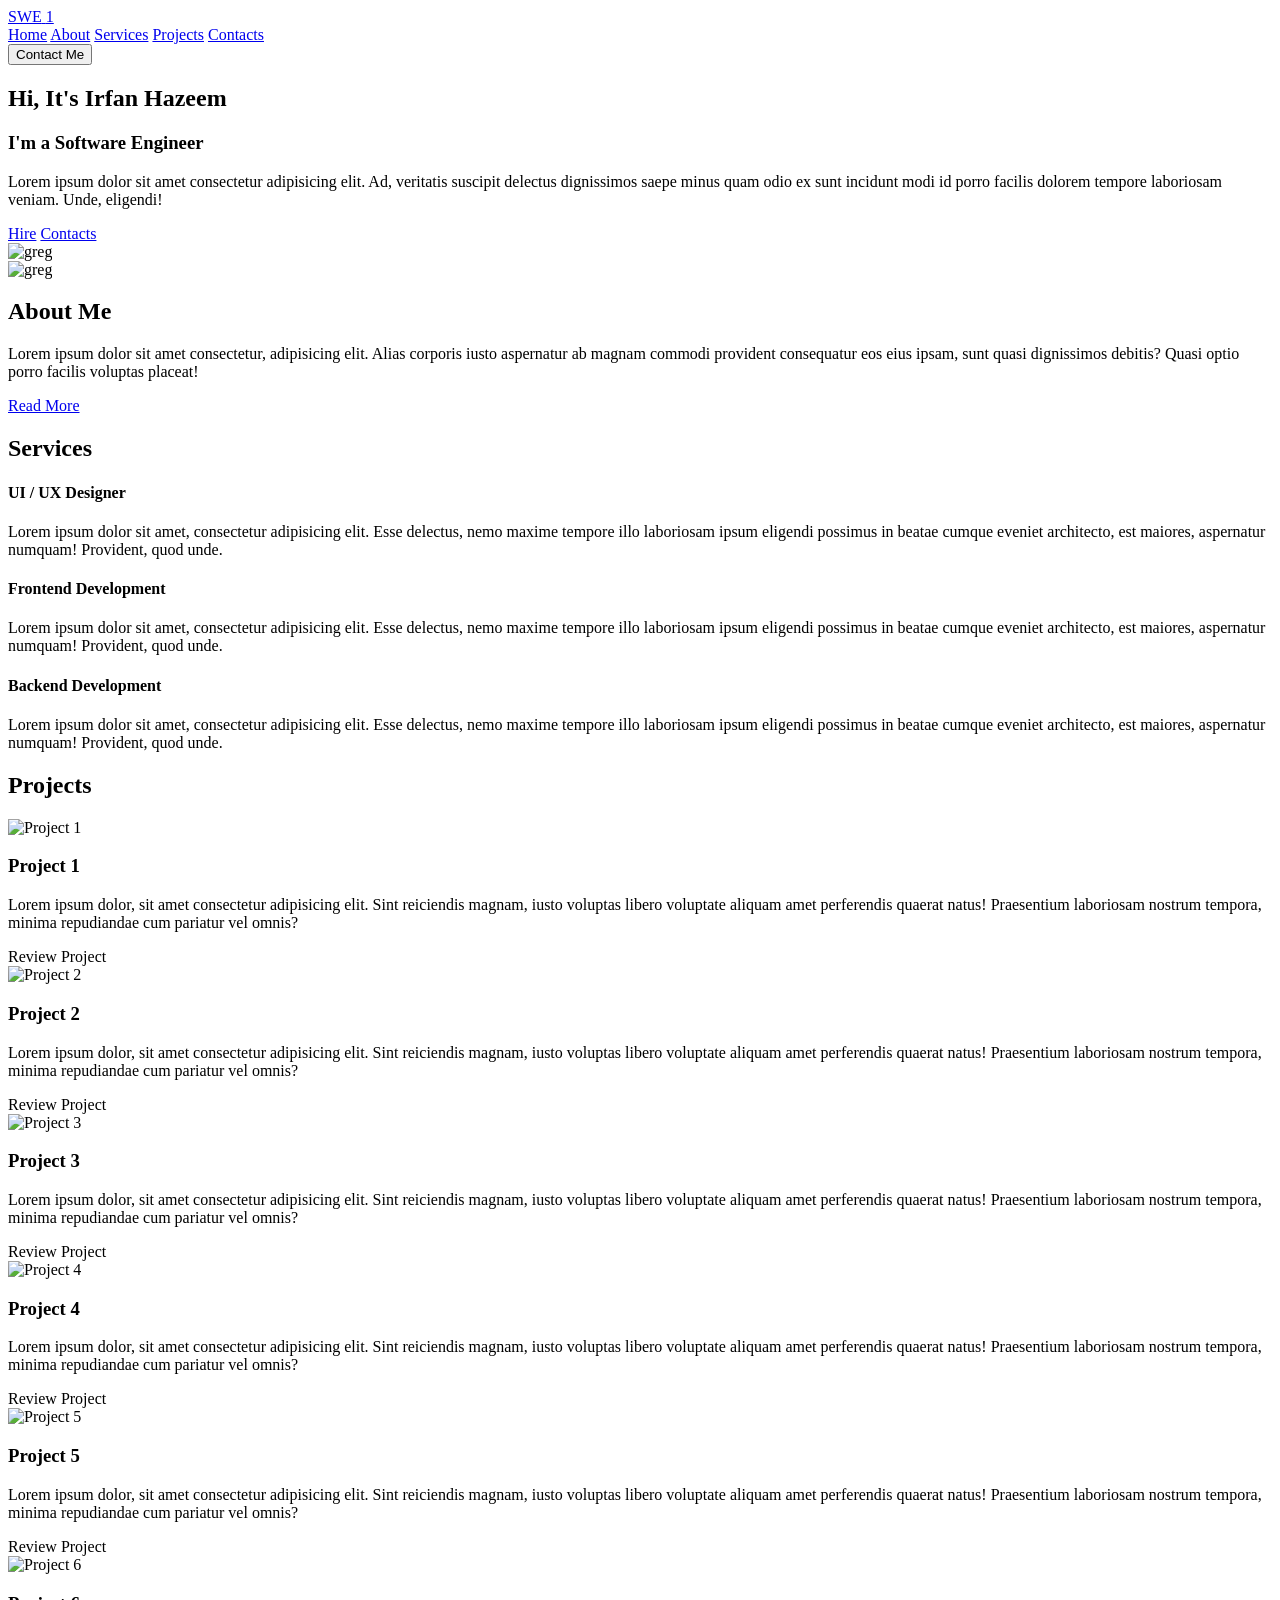
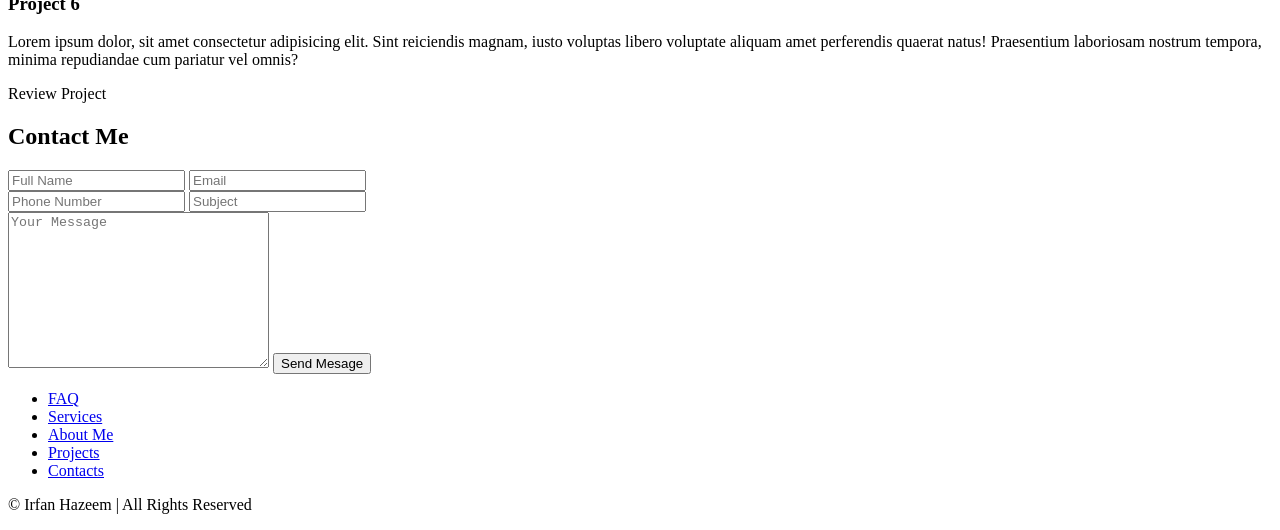
==== index.html @ 40150c12 "first commit" ====
<!DOCTYPE html>
<html lang="en">
<head>
    <meta charset="UTF-8">
    <meta name="viewport" content="width=device-width, initial-scale=1.0">
    <link rel="stylesheet" href="style.css">
    <link rel="preconnect" href="https://fonts.googleapis.com">
    <link rel="preconnect" href="https://fonts.gstatic.com" crossorigin>
    <link href="https://fonts.googleapis.com/css2?family=Faculty+Glyphic&display=swap" rel="stylesheet">
    <!-- Basic Icons -->
<link href="https://cdn.boxicons.com/3.0.8/fonts/basic/boxicons.min.css" rel="stylesheet">
<!-- Filled Icons -->
<link href="https://cdn.boxicons.com/3.0.8/fonts/filled/boxicons-filled.min.css" rel="stylesheet">
<!-- Brand Icons -->
<link href="https://cdn.boxicons.com/3.0.8/fonts/brands/boxicons-brands.min.css" rel="stylesheet">
    <title>Portfolio Site</title>
</head>
<body>
    <header class="header">
        <a href="#home" class="logo">
            <span>SWE</span> <span id="one">1</span>
        </a>

        <i class="bx bx-menu" id="menu-icon"></i>

        <nav class="navbar">
            <a href="#home">Home</a>
            <a href="#about">About</a>
            <a href="#services">Services</a>
            <a href="#projects">Projects</a>
            <a href="#contacts">Contacts</a>
        </nav>

        <button class="gradient-btn">Contact Me</button>
    </header>

    <section class="home" id="home">
        <div class="home-content">
            <h1>Hi, It's <span>Irfan Hazeem</span></h1>
            <h3>
                I'm a <span>Software Engineer</span>
            </h3>
            <p>Lorem ipsum dolor sit amet consectetur adipisicing elit. Ad, veritatis suscipit delectus dignissimos saepe minus quam odio ex sunt incidunt modi id porro facilis dolorem tempore laboriosam veniam. Unde, eligendi!</p>
            <div class="social-icons">
                <!-- Need To Update, Class is outdated-->
                <a href="#">
                    <i class="bxl bx-github"></i>
                </a>
                <a href="#">
                    <i class="bxl bx-linkedin-square"></i>
                </a>
                <a href="#">
                    <i class="bxl bx-instagram-alt"></i>
                </a>
                <a href="#">
                    <i class="bxl bx-twitter"></i>
                </a>
            </div>

            <div class="btn--group">
                <a href="#" class="btn">Hire</a>
                <a href="#contact" class="btn">Contacts</a>
            </div>

        </div>
        <div class="home-image">
            <img src="image.png" alt="greg">
        </div>
    </section>

    <section class="about" id="about">
        <div class="about-img">
            <img src="image.png" alt="greg">
        </div>

        <div class="about-content">
            <h2>About <span>Me</span></h2>
            <p>Lorem ipsum dolor sit amet consectetur, adipisicing elit. Alias corporis iusto aspernatur ab magnam commodi provident consequatur eos eius ipsam, sunt quasi dignissimos debitis? Quasi optio porro facilis voluptas placeat!</p>
            <a href="#" class="btn">Read More</a>
        </div>
    </section>

    <section class="services" id="services">

        <h2 class="heading">Services</h2>
        
        <div class="services-container">
            <div class="service-box">
                <div class="service-info">
                    <i class="bxl bx-figma"></i>
                    <h4>UI / UX Designer</h4>
                    <p>Lorem ipsum dolor sit amet, consectetur adipisicing elit. Esse delectus, nemo maxime tempore illo laboriosam ipsum eligendi possimus in beatae cumque eveniet architecto, est maiores, aspernatur numquam! Provident, quod unde.</p>
                    
                </div>
            </div>
            <div class="service-box">
                <div class="service-info">
                    <i class="bx bx-code"></i>
                    <h4>Frontend Development</h4>
                    <p>Lorem ipsum dolor sit amet, consectetur adipisicing elit. Esse delectus, nemo maxime tempore illo laboriosam ipsum eligendi possimus in beatae cumque eveniet architecto, est maiores, aspernatur numquam! Provident, quod unde.</p>

                </div>
            </div>
            <div class="service-box">
                <div class="service-info">
                    <i class="bx bx-bracket-curly"></i>
                    <h4>Backend Development</h4>
                    <p>Lorem ipsum dolor sit amet, consectetur adipisicing elit. Esse delectus, nemo maxime tempore illo laboriosam ipsum eligendi possimus in beatae cumque eveniet architecto, est maiores, aspernatur numquam! Provident, quod unde.</p>

                </div>
            </div>
        </div>
    </section>

    <section class="projects" id="projects">
        <h2 class="heading">Projects</h2>

        <div class="projects-box">

            <div class="project-card">

                <img src="blank" alt="Project 1">

                <h3>Project 1</h3>

                <p>Lorem ipsum dolor, sit amet consectetur adipisicing elit. Sint reiciendis magnam, iusto voluptas libero voluptate aliquam amet perferendis quaerat natus! Praesentium laboriosam nostrum tempora, minima repudiandae cum pariatur vel omnis?</p>

                <div class="btn">Review Project</div>
            </div>

            <div class="project-card">

                <img src="blank" alt="Project 2">

                <h3>Project 2</h3>

                <p>Lorem ipsum dolor, sit amet consectetur adipisicing elit. Sint reiciendis magnam, iusto voluptas libero voluptate aliquam amet perferendis quaerat natus! Praesentium laboriosam nostrum tempora, minima repudiandae cum pariatur vel omnis?</p>

                <div class="btn">Review Project</div>
            </div>
            <div class="project-card">

                <img src="blank" alt="Project 3">

                <h3>Project 3</h3>

                <p>Lorem ipsum dolor, sit amet consectetur adipisicing elit. Sint reiciendis magnam, iusto voluptas libero voluptate aliquam amet perferendis quaerat natus! Praesentium laboriosam nostrum tempora, minima repudiandae cum pariatur vel omnis?</p>

                <div class="btn">Review Project</div>
            </div>
            <div class="project-card">

                <img src="blank" alt="Project 4">

                <h3>Project 4</h3>

                <p>Lorem ipsum dolor, sit amet consectetur adipisicing elit. Sint reiciendis magnam, iusto voluptas libero voluptate aliquam amet perferendis quaerat natus! Praesentium laboriosam nostrum tempora, minima repudiandae cum pariatur vel omnis?</p>

                <div class="btn">Review Project</div>
            </div>
            <div class="project-card">

                <img src="blank" alt="Project 5">

                <h3>Project 5</h3>

                <p>Lorem ipsum dolor, sit amet consectetur adipisicing elit. Sint reiciendis magnam, iusto voluptas libero voluptate aliquam amet perferendis quaerat natus! Praesentium laboriosam nostrum tempora, minima repudiandae cum pariatur vel omnis?</p>

                <div class="btn">Review Project</div>
            </div>
            <div class="project-card">

                <img src="blank" alt="Project 6">

                <h3>Project 6</h3>

                <p>Lorem ipsum dolor, sit amet consectetur adipisicing elit. Sint reiciendis magnam, iusto voluptas libero voluptate aliquam amet perferendis quaerat natus! Praesentium laboriosam nostrum tempora, minima repudiandae cum pariatur vel omnis?</p>

                <div class="btn">Review Project</div>
            </div>
        </div>
    </section>
    
    <section class="contacts" id="contacts">
        <h2 class="heading">Contact <span>Me</span></h2>

        <form action="#">

            <div class="input-group">
                <div class="input-box">
                    <input type="text" placeholder="Full Name">
                    <input type="email" placeholder="Email">
                    
                </div>
                <div class="input-box">
                    <input type="number" placeholder="Phone Number">
                    <input type="text" placeholder="Subject">
                </div>
            </div>

            <div class="input-group-2">
                <textarea name="" id="" placeholder="Your Message" cols="30" rows="10"></textarea>
                <input type="submit" value="Send Mesage" class="btn">
            </div>

        </form>
    </section>

    <footer class="footer">
        <div class="social-icons">
            <!-- Need To Update, Class is outdated-->
            <a href="#">
                <i class="bxl bx-github"></i>
            </a>
            <a href="#">
                <i class="bxl bx-linkedin-square"></i>
            </a>
            <a href="#">
                <i class="bxl bx-instagram-alt"></i>
            </a>
            <a href="#">
                <i class="bxl bx-twitter"></i>
            </a>
        </div>
        <ul class="list">
            <li>
                <a href="#">FAQ</a>
            </li>
            <li>
                <a href="#services">Services</a>
            </li>
            <li>
                <a href="#about">About Me</a>
            </li>
            <li>
                <a href="#projects">Projects</a>
            </li>
            <li>
                <a href="#contacts">Contacts</a>
            </li>
        </ul>

        <p class="copyright">
            &copy; Irfan Hazeem | All Rights Reserved
        </p>
    </footer>

    <script src="script.js"></script>
</body>
</html>
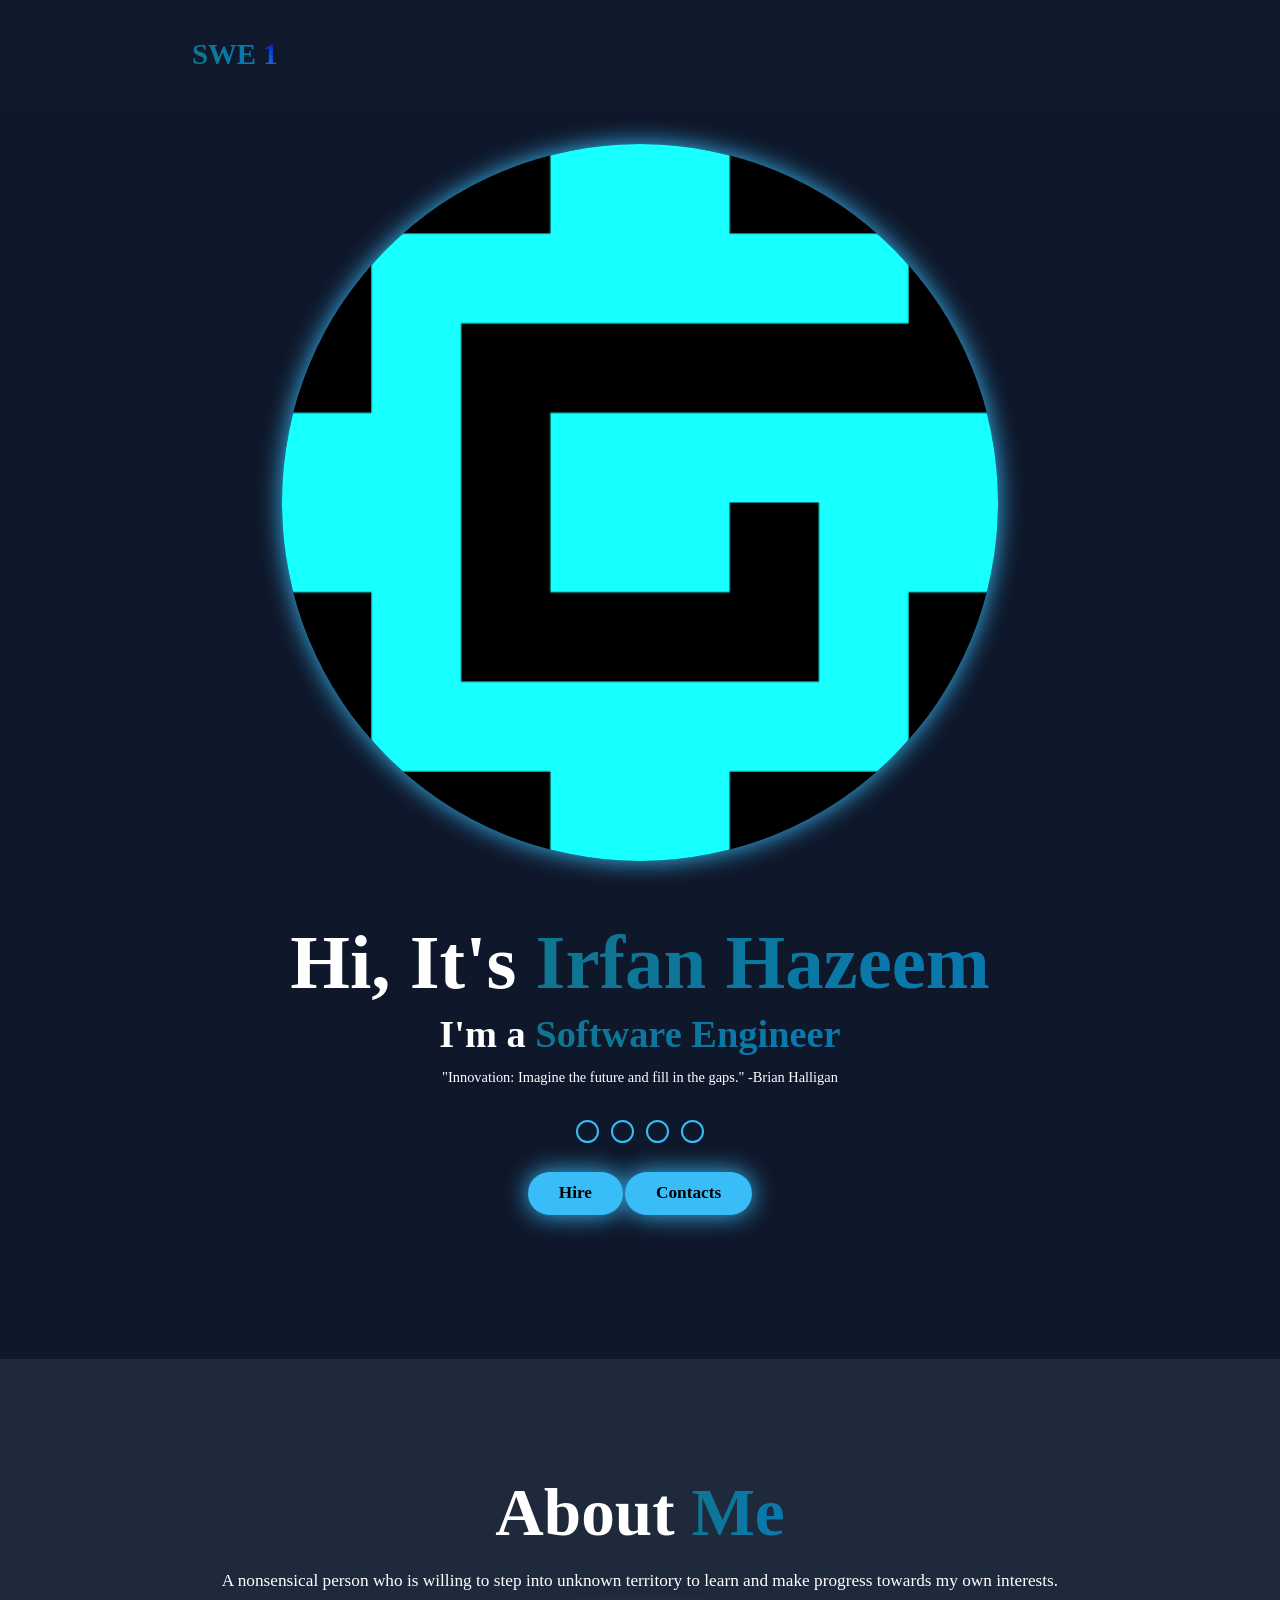
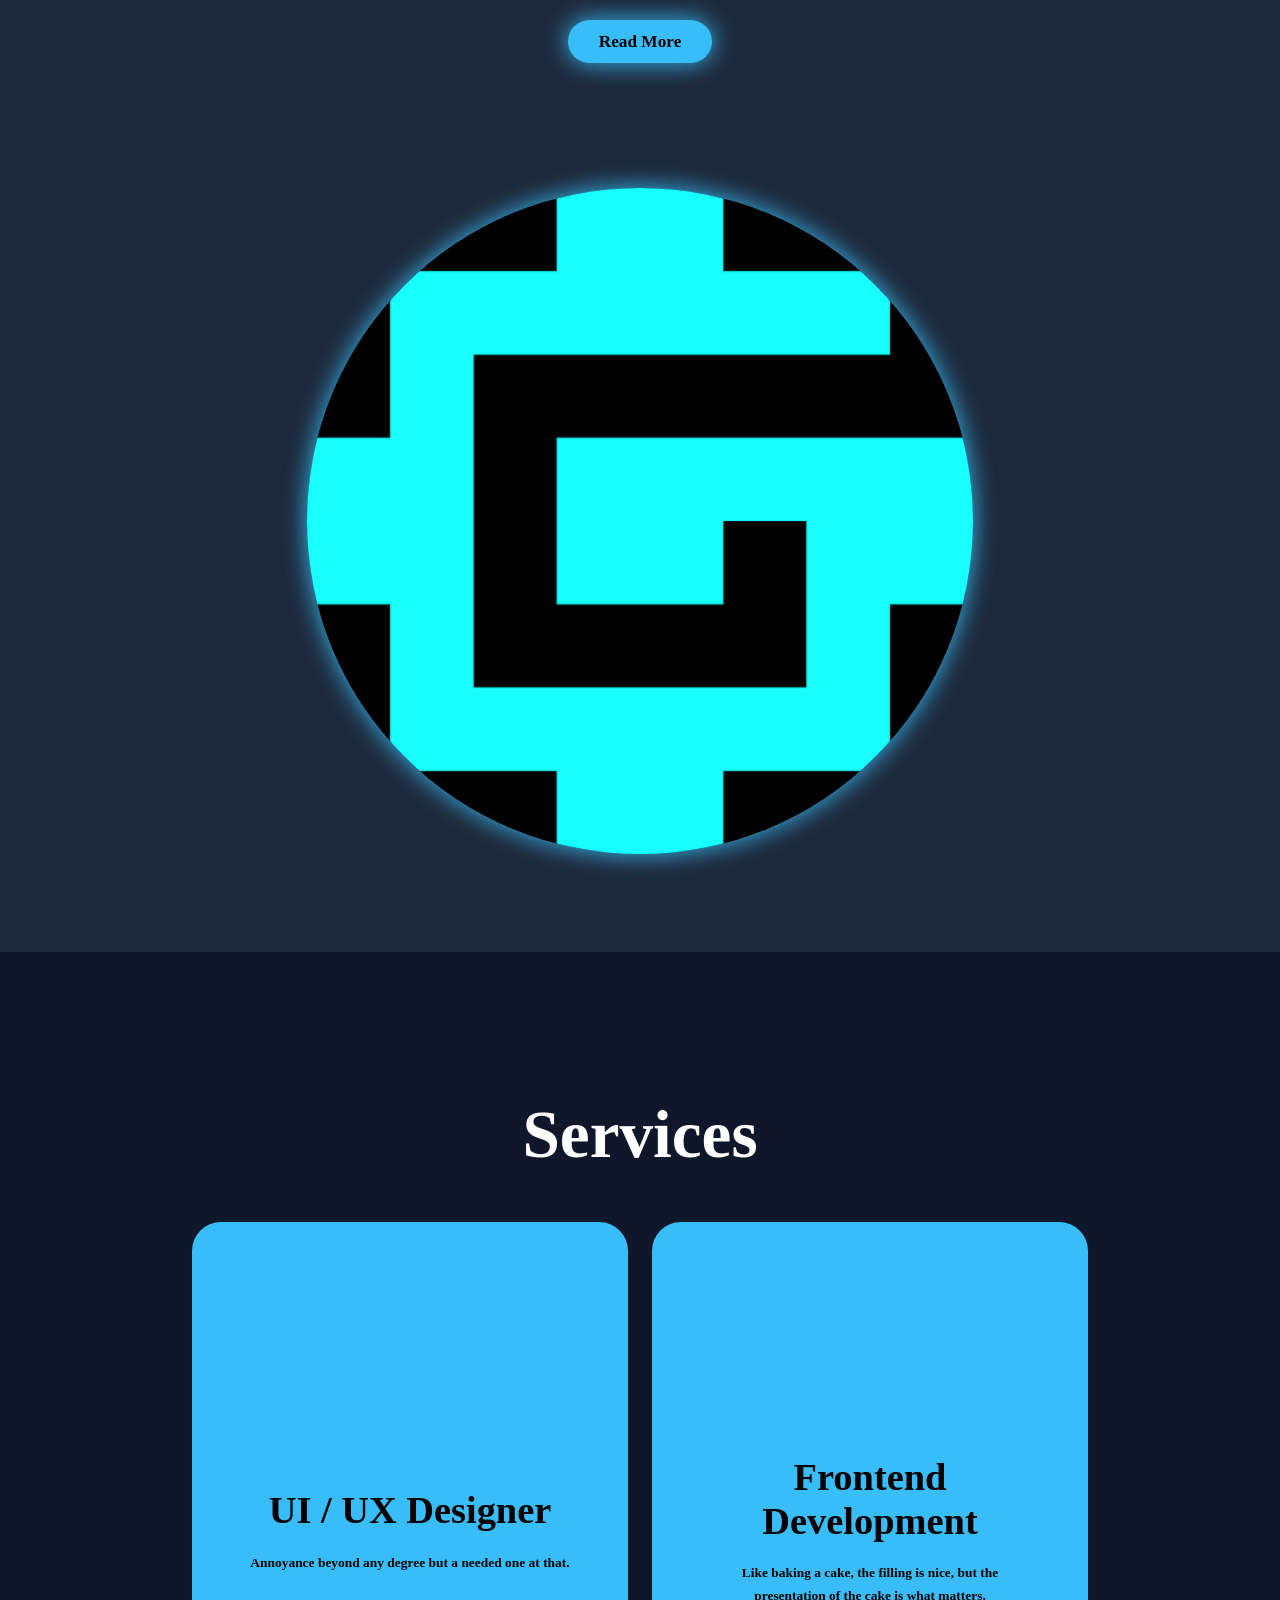
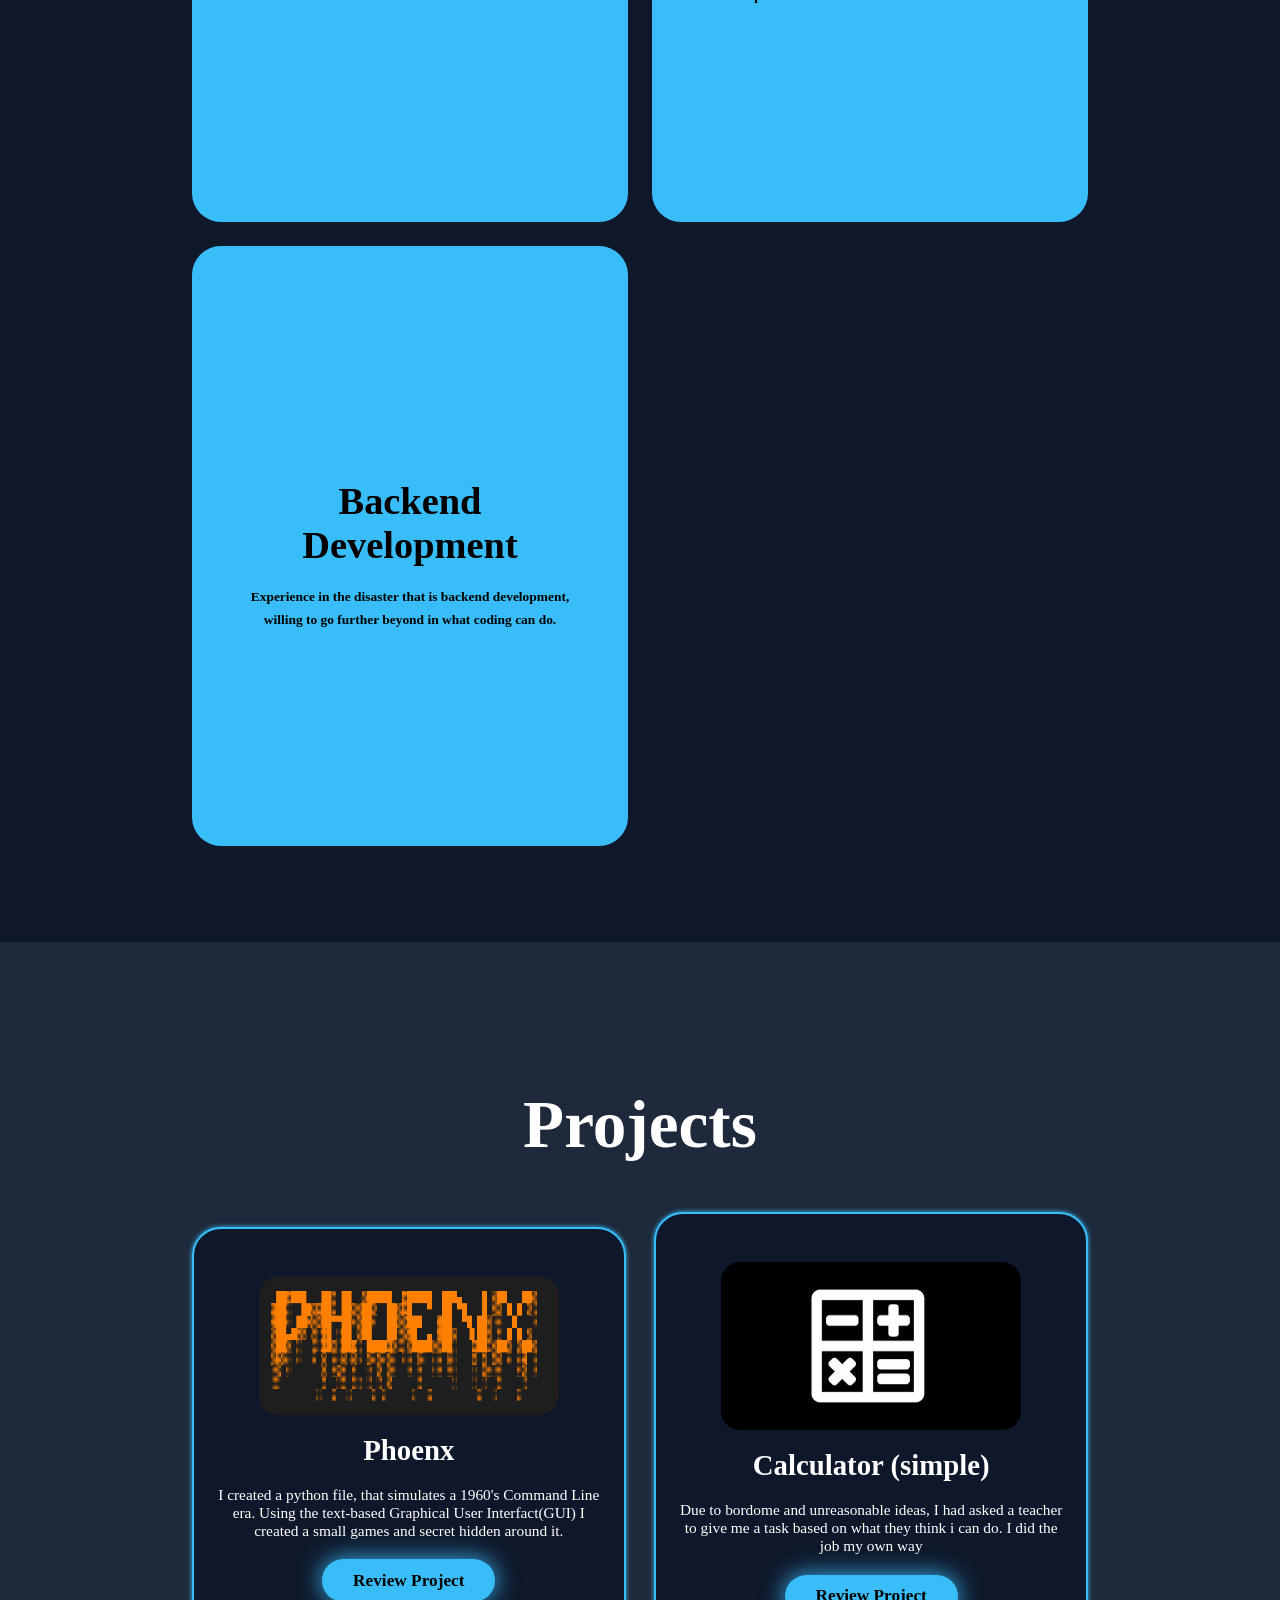
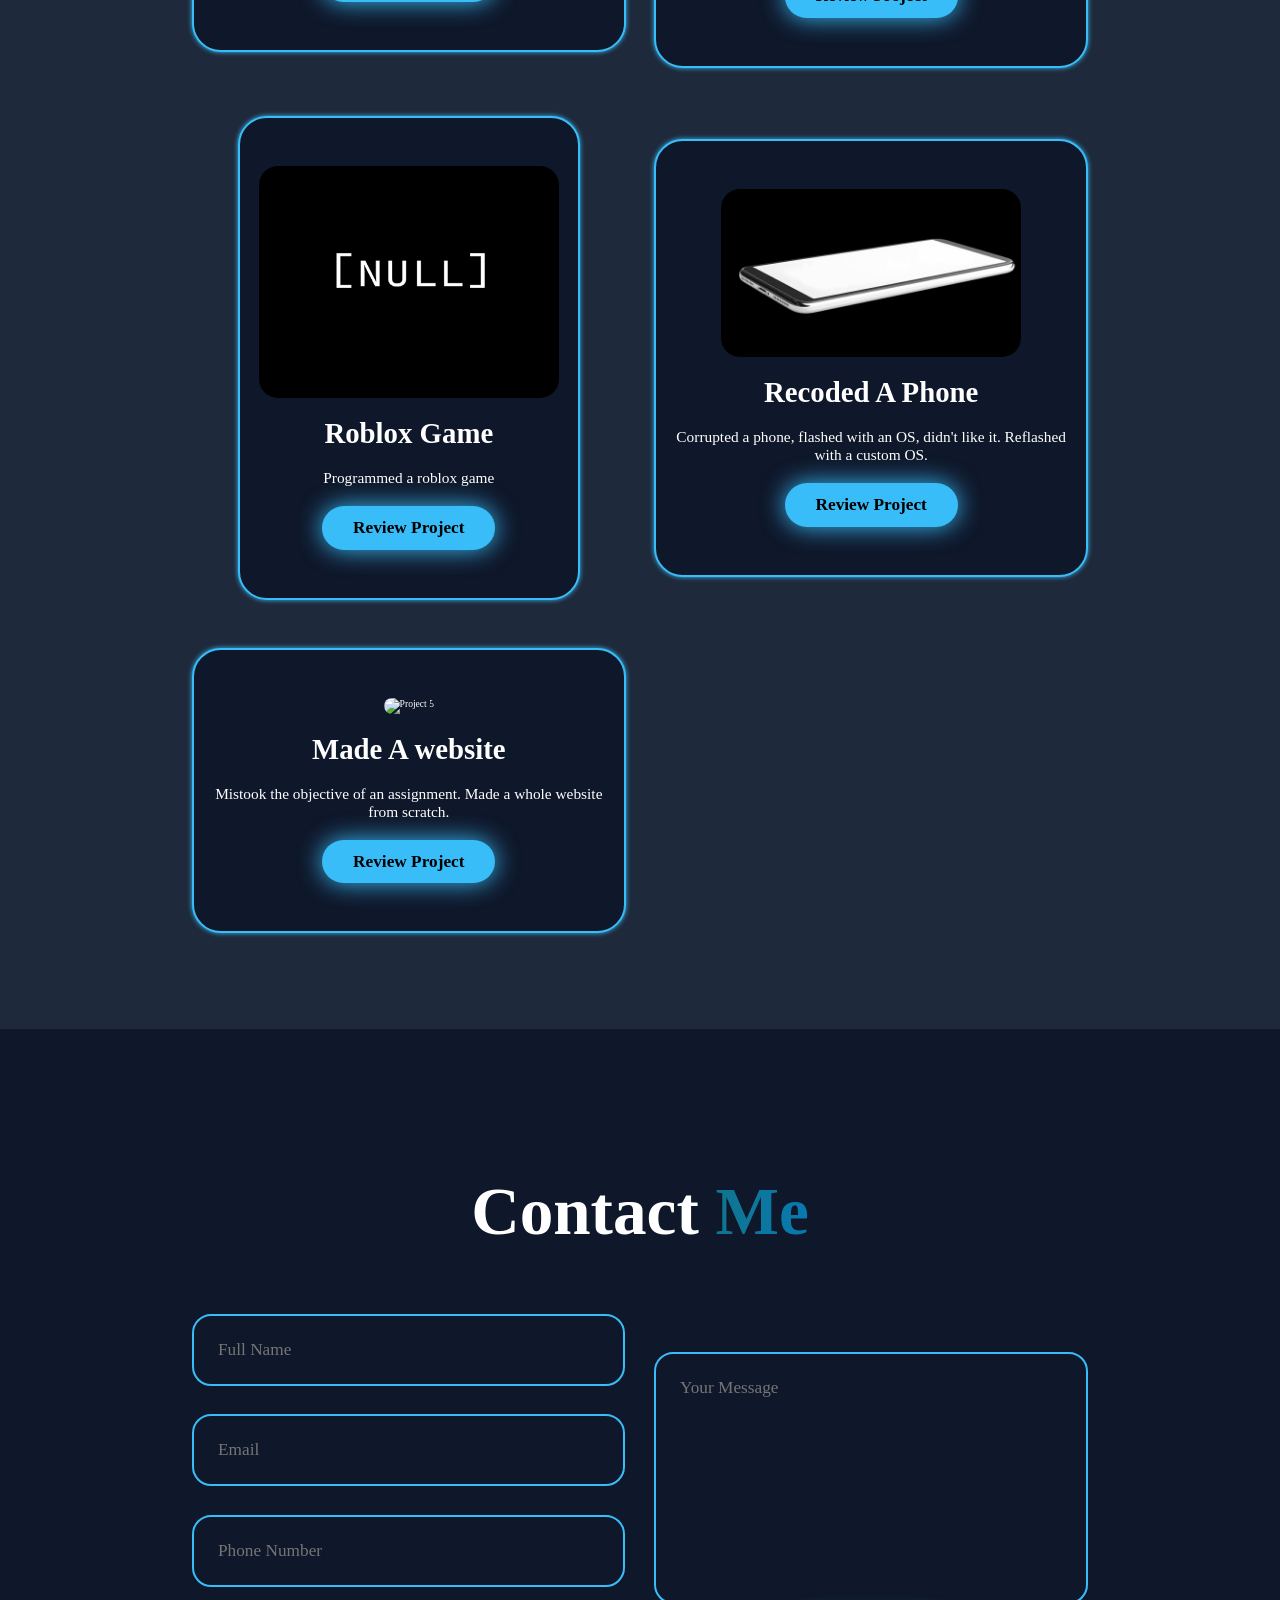
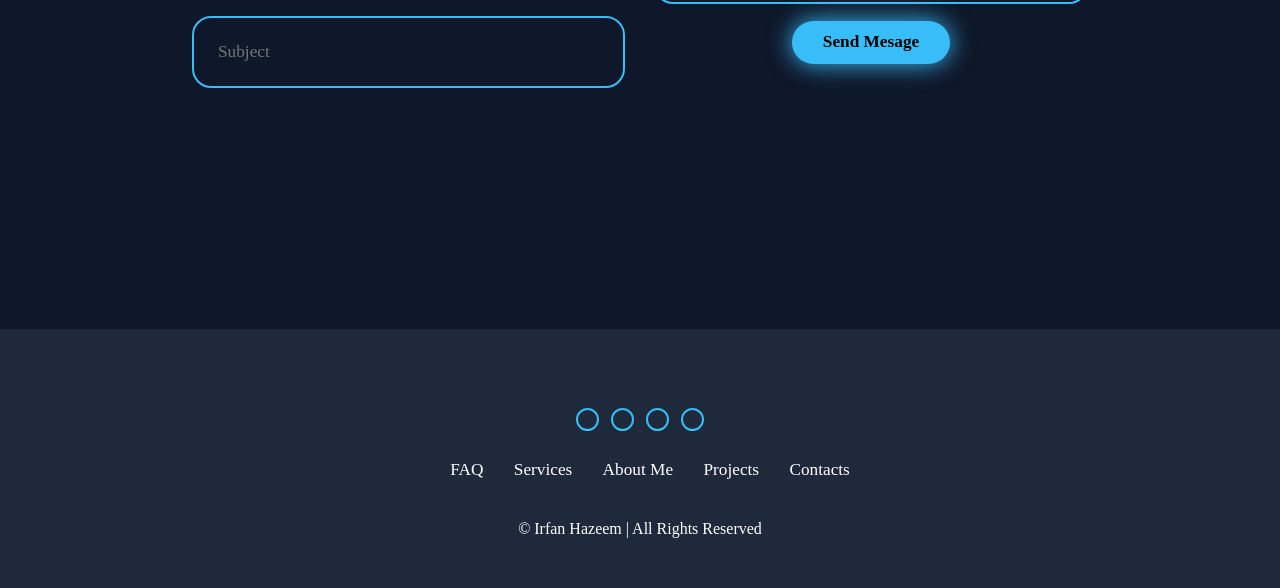
==== commit dac19849: "Updated html code" ====
--- a/index.html
+++ b/index.html
@@ -40,7 +40,7 @@
             <h3>
                 I'm a <span>Software Engineer</span>
             </h3>
-            <p>Lorem ipsum dolor sit amet consectetur adipisicing elit. Ad, veritatis suscipit delectus dignissimos saepe minus quam odio ex sunt incidunt modi id porro facilis dolorem tempore laboriosam veniam. Unde, eligendi!</p>
+            <p>"Innovation: Imagine the future and fill in the gaps." -Brian Halligan</p>
             <div class="social-icons">
                 <!-- Need To Update, Class is outdated-->
                 <a href="#">
@@ -75,7 +75,7 @@
 
         <div class="about-content">
             <h2>About <span>Me</span></h2>
-            <p>Lorem ipsum dolor sit amet consectetur, adipisicing elit. Alias corporis iusto aspernatur ab magnam commodi provident consequatur eos eius ipsam, sunt quasi dignissimos debitis? Quasi optio porro facilis voluptas placeat!</p>
+            <p>A nonsensical person who is willing to step into unknown territory to learn and make progress towards my own interests.</p>
             <a href="#" class="btn">Read More</a>
         </div>
     </section>
@@ -89,7 +89,7 @@
                 <div class="service-info">
                     <i class="bxl bx-figma"></i>
                     <h4>UI / UX Designer</h4>
-                    <p>Lorem ipsum dolor sit amet, consectetur adipisicing elit. Esse delectus, nemo maxime tempore illo laboriosam ipsum eligendi possimus in beatae cumque eveniet architecto, est maiores, aspernatur numquam! Provident, quod unde.</p>
+                    <p>Annoyance beyond any degree but a needed one at that.</p>
                     
                 </div>
             </div>
@@ -97,7 +97,7 @@
                 <div class="service-info">
                     <i class="bx bx-code"></i>
                     <h4>Frontend Development</h4>
-                    <p>Lorem ipsum dolor sit amet, consectetur adipisicing elit. Esse delectus, nemo maxime tempore illo laboriosam ipsum eligendi possimus in beatae cumque eveniet architecto, est maiores, aspernatur numquam! Provident, quod unde.</p>
+                    <p>Like baking a cake, the filling is nice, but the presentation of the cake is what matters.</p>
 
                 </div>
             </div>
@@ -105,7 +105,7 @@
                 <div class="service-info">
                     <i class="bx bx-bracket-curly"></i>
                     <h4>Backend Development</h4>
-                    <p>Lorem ipsum dolor sit amet, consectetur adipisicing elit. Esse delectus, nemo maxime tempore illo laboriosam ipsum eligendi possimus in beatae cumque eveniet architecto, est maiores, aspernatur numquam! Provident, quod unde.</p>
+                    <p>Experience in the disaster that is backend development, willing to go further beyond in what coding can do.</p>
 
                 </div>
             </div>
@@ -119,62 +119,52 @@
 
             <div class="project-card">
 
-                <img src="blank" alt="Project 1">
-
-                <h3>Project 1</h3>
-
-                <p>Lorem ipsum dolor, sit amet consectetur adipisicing elit. Sint reiciendis magnam, iusto voluptas libero voluptate aliquam amet perferendis quaerat natus! Praesentium laboriosam nostrum tempora, minima repudiandae cum pariatur vel omnis?</p>
-
-                <div class="btn">Review Project</div>
-            </div>
-
-            <div class="project-card">
-
-                <img src="blank" alt="Project 2">
-
-                <h3>Project 2</h3>
-
-                <p>Lorem ipsum dolor, sit amet consectetur adipisicing elit. Sint reiciendis magnam, iusto voluptas libero voluptate aliquam amet perferendis quaerat natus! Praesentium laboriosam nostrum tempora, minima repudiandae cum pariatur vel omnis?</p>
-
-                <div class="btn">Review Project</div>
-            </div>
-            <div class="project-card">
-
-                <img src="blank" alt="Project 3">
-
-                <h3>Project 3</h3>
-
-                <p>Lorem ipsum dolor, sit amet consectetur adipisicing elit. Sint reiciendis magnam, iusto voluptas libero voluptate aliquam amet perferendis quaerat natus! Praesentium laboriosam nostrum tempora, minima repudiandae cum pariatur vel omnis?</p>
-
-                <div class="btn">Review Project</div>
-            </div>
-            <div class="project-card">
-
-                <img src="blank" alt="Project 4">
-
-                <h3>Project 4</h3>
-
-                <p>Lorem ipsum dolor, sit amet consectetur adipisicing elit. Sint reiciendis magnam, iusto voluptas libero voluptate aliquam amet perferendis quaerat natus! Praesentium laboriosam nostrum tempora, minima repudiandae cum pariatur vel omnis?</p>
-
-                <div class="btn">Review Project</div>
-            </div>
-            <div class="project-card">
-
-                <img src="blank" alt="Project 5">
-
-                <h3>Project 5</h3>
-
-                <p>Lorem ipsum dolor, sit amet consectetur adipisicing elit. Sint reiciendis magnam, iusto voluptas libero voluptate aliquam amet perferendis quaerat natus! Praesentium laboriosam nostrum tempora, minima repudiandae cum pariatur vel omnis?</p>
-
-                <div class="btn">Review Project</div>
-            </div>
-            <div class="project-card">
-
-                <img src="blank" alt="Project 6">
-
-                <h3>Project 6</h3>
-
-                <p>Lorem ipsum dolor, sit amet consectetur adipisicing elit. Sint reiciendis magnam, iusto voluptas libero voluptate aliquam amet perferendis quaerat natus! Praesentium laboriosam nostrum tempora, minima repudiandae cum pariatur vel omnis?</p>
+                <img src="phoenx.png" alt="The Phoenx Project">
+
+                <h3>Phoenx</h3>
+
+                <p>I created a python file, that simulates a 1960's Command Line era. Using the text-based Graphical User Interfact(GUI) I created a small games and secret hidden around it.</p>
+
+                <div class="btn">Review Project</div>
+            </div>
+
+            <div class="project-card">
+
+                <img src="calculator.png" alt="Calculator">
+
+                <h3>Calculator (simple)</h3>
+
+                <p>Due to bordome and unreasonable ideas, I had asked a teacher to give me a task based on what they think i can do. I did the job my own way</p>
+
+                <div class="btn">Review Project</div>
+            </div>
+            <div class="project-card">
+
+                <img src="null.png" alt="Not Available">
+
+                <h3>Roblox Game</h3>
+
+                <p>Programmed a roblox game</p>
+
+                <div class="btn">Review Project</div>
+            </div>
+            <div class="project-card">
+
+                <img src="phone.png" alt="Phone">
+
+                <h3>Recoded A Phone</h3>
+
+                <p>Corrupted a phone, flashed with an OS, didn't like it. Reflashed with a custom OS.</p>
+
+                <div class="btn">Review Project</div>
+            </div>
+            <div class="project-card">
+
+                <img src="#" alt="Project 5">
+
+                <h3>Made A website</h3>
+
+                <p>Mistook the objective of an assignment. Made a whole website from scratch.</p>
 
                 <div class="btn">Review Project</div>
             </div>
--- a/style.css
+++ b/style.css
@@ -0,0 +1,503 @@
+*{
+    margin: 0;
+    padding: 0;
+    box-sizing: border-box;
+    text-decoration: none;
+    scroll-behavior: smooth;
+    font-family: "Faculty Glyphic";
+}
+
+:root{
+    --bg-color:#0F172A;
+    --sec-bg-color:#1E293B;
+    --text-color:white;
+    --main-color:#38BDF8;   
+}
+
+html{
+    font-size: 60%;
+    overflow-x: hidden;
+}
+
+body{
+    background: var(--bg-color);
+    color: var(--text-color);
+}
+
+.header{
+    position: fixed;
+    width: 100%;
+    top: 0;
+    left: 0;
+    padding:  4rem 15%;
+    background: #1e293b1c;
+    backdrop-filter: blur(10px);
+    display: flex;
+    justify-content: space-between;
+    align-items: center;
+    z-index: 1000;
+}
+#menu-icon{
+    font-size: 3.5rem;
+    color: var(--main-color);
+    display: none;
+}
+
+.logo{
+    font-size: 3rem;
+    color: var(--text-color);
+    font-weight: 800;
+    cursor:crosshair;
+    transition: 0.3s ease-in-out;
+}
+
+.logo:hover{
+    transform: scale(1.1);
+
+}
+
+#one{
+    background: linear-gradient(
+    to bottom,
+    #081adf 10%,
+    #1778da 100%
+    );
+    background-clip: text;
+    color: transparent;
+}
+
+span{
+    background: linear-gradient(
+    270deg,
+    #0979ad 10%,
+    #0f758f 100%
+    );
+    background-clip: text;
+    color: transparent;
+}
+
+.navbar a{
+    font-size: 1.8rem;
+    color: var(--text-color);
+    margin-left: 4rem;
+    font-weight: 500;
+    transition: 0.3s ease-in-out;
+    border-bottom: 3px solid transparent;
+}
+
+.navbar a:hover{
+    color: var(--main-color);
+    border-bottom: 3px solid var(--main-color);
+}
+
+.gradient-btn{
+    font-size: 1.8rem;
+    padding: 1rem 2rem;
+    border-radius: 3rem;
+    background: linear-gradient(
+    270deg,
+    #033f5b 10%,
+    #1f859f 100%
+    );
+    letter-spacing: 1px;
+    cursor: pointer;
+    transition: 0.3s ease-in-out;
+    color: var(--text-color);
+    border: none;
+    text-wrap: nowrap;
+}
+
+.gradient-btn:hover{
+    transform:scale(1.05);
+}
+
+section{
+    min-height: 100vh;
+    padding: 10rem 15%;
+}
+
+.home{
+    display: flex;
+    align-items: center;
+    justify-content: center;
+    gap: 15rem;
+}
+.home-content{
+    display: flex;
+    flex-direction: column;
+    align-items: flex-end;
+    text-align: right;
+}
+
+.home-content h1{
+    font-size: 8rem;
+    font-weight: 700;
+    margin-top: 1.5rem;
+    line-height: 1;
+}
+.home-content h3{
+    margin: 1rem 0;
+    font-size: 4rem;
+}
+
+.home-content p{
+    font-size: 1.5rem;
+    font-weight: 500;
+    line-height: 1.8;
+}
+
+.home-image img{
+    width: 32vw;
+    border-radius: 50%;
+    box-shadow: 0 0 25px var(--main-color);
+    transition: 0.4 ease-in-out;
+    
+}
+
+.home-image img:hover{
+    box-shadow: 0 0 25px var(--main-color),
+                0 0 50px var(--main-color),
+                0 0 100px var(--main-color);
+}
+
+.social-icons a{
+    display: inline-flex;
+    justify-content: center;
+    align-items: center;
+    font-size: 4rem;
+    padding: 1rem;
+    background:transparent;
+    border: 2px solid var(--main-color);
+    border-radius: 50%;
+    color: var(--main-color);
+    margin: 3rem 0.5rem;
+    transition: 0.3 ease-in-out;
+}
+
+.social-icons a:hover{
+    color:var(--text-color);
+    background-color: var(--main-color);
+    transform: scale(1.2)translateY(-5px);
+    box-shadow: 0 0 25px var(--main-color);
+}
+
+.btn-group{
+    display: flex;
+    gap: 1.5rem;
+}
+
+.btn{
+    display: inline-block;
+    padding: 1rem 3rem;
+    background-color: var(--main-color);
+    box-shadow: 0 0 25px var(--main-color);
+    border-radius: 3rem;
+    font-size: 1.8rem;
+    color: black;
+    border: 2px solid transparent;
+    font-weight: 600;
+    transition: 0.3 ease-in-out;
+}
+
+.btn:hover{
+    transform: scale(1.05);
+    box-shadow: 0 0 25px var(--main-color),
+                0 0 50px var(--main-color),
+                0 0 100px var(--main-color);
+}
+
+.btn-group a:nth-of-type(2){
+    background-color: black;
+    color: var(--main-color);
+    border: 2px solid var(--main-color);
+    box-shadow: 0 0 25px transparent;
+}
+
+.btn-group a:nth-of-type(2):hover{
+    box-shadow: 0 0 25px var(--main-color);
+    background-color: var(--main-color);
+    color: black;
+}
+
+.about{
+    display: flex;
+    justify-self: center;
+    align-items: center;
+    gap: 10rem;
+    background:var(--sec-bg-color);
+}
+
+.about-img img{
+    width: 32vw;
+    border-radius: 50%;
+    box-shadow: 0 0 25px var(--main-color);
+    transition: 0.4s ease-in-out;
+}
+
+.about-img img:hover{
+    box-shadow: 0 0 25px var(--main-color),
+                0 0 50px var(--main-color),
+                0 0 100px var(--main-color);
+}
+
+.about-content h2{
+    font-size: 7rem;
+    text-align: left;
+}
+
+.about-content p{
+    font-size: 1.8rem;
+}
+
+.about-content .btn{
+    margin: 3rem 0;
+}
+
+::-webkit-scrollbar{
+    width: 20px;
+}
+
+::-webkit-scrollbar-thumb{
+    background-color: var(--main-color);
+}
+
+::-webkit-scrollbar-track{
+    background-color: var(--bg-color);
+}
+
+.heading{
+    text-align: center;
+    font-size: 7rem;
+    margin: 5rem 0;
+}
+
+.services{
+    background-color: var(--bg-color);
+    color: black;
+}
+
+.services h2{
+    color: var(--text-color);
+}
+
+.services-container{
+    display: grid;
+    grid-template-columns: repeat(auto-fit, minmax(300px,1fr));
+    align-items: center;
+    gap: 2.5rem;
+}
+
+.service-box{
+    display: flex;
+    justify-content: center;
+    align-items: center;
+    background-color: var(--main-color);
+    height: 600px;
+    border-radius: 3rem;
+    cursor: pointer;
+    border: 5px solid transparent;
+    transition: 0.4s ease-in-out;
+}
+
+.service-box:hover{
+    background: var(--sec-bg-color);
+    color: var(--main-color);
+    border: 5px solid var(--main-color);
+    transform: scale(1.03);
+}
+
+.service-info{
+    display: flex;
+    flex-direction: column;
+    text-align: center;
+    justify-self: center;
+    align-items: center;
+    padding: 5rem;
+}
+
+.service-info h4{
+    font-size: 4rem;
+    margin: 2rem 0;
+    font-weight: 800;
+}
+
+.service-info p{
+    font-size: 1.4rem;
+    font-weight: 600;
+    line-height: 1.7;
+}
+
+.service-info i{
+    font-size: 8rem;
+}
+
+.projects{
+    background-color: var(--sec-bg-color);
+}
+
+.projects-box{
+    display: grid;
+    grid-template-columns: repeat(auto-fit, minmax(350px,1fr));
+    place-items: center;
+    gap: 3rem;
+    row-gap: 5rem;
+}
+.project-card{
+    display: flex;
+    flex-direction: column;
+    align-items: center;
+    justify-self: center;
+    text-emphasis: center;
+    background-color: var(--bg-color);
+    border: 2px solid var(--main-color);
+    border-radius: 3rem;
+    gap: 2rem;
+    padding: 5rem 2rem;
+    overflow: hidden;
+    cursor: pointer;
+    box-shadow: 0 0 5px var(--main-color);
+    transition: 0.3 ease-in-out;
+}
+
+.project-card:hover{
+    box-shadow: 0 0 25px var(--main-color),
+                0 0 50px var(--main-color);
+    transform: scale(1.02);
+}
+
+.project-card img{
+    max-width: 300px;
+    border-radius: 2rem;
+    object-fit: cover;
+}
+
+.project-card h3{
+    font-size: 3rem;
+}
+
+.project-card p{
+    font-size: 1.6rem;
+    text-align: center;
+}
+
+.contacts{
+    background-color: var(--bg-color);
+}
+
+.contacts h2{
+    margin-bottom: 3rem;
+    color: var(--text-color);
+}
+
+.contacts form{
+    display: flex;
+    align-items: center;
+    justify-content: center;
+    gap: 3rem;
+    margin: 5rem 0;
+    text-align: center;
+}
+
+.contacts form .input-box input,
+.contacts form textarea{
+    width: 100%;
+    padding: 2.5rem;
+    font-size: 1.8rem;
+    color: var(--text-color);
+    background-color: var(--bg-color);
+    border-radius: 2rem;
+    border: 2px solid var(--main-color);
+    margin: 1.5rem 0;
+    resize: none;
+}
+
+.footer{
+    background-color: var(--sec-bg-color);
+    padding: 50px 0;
+}
+
+.footer .social-icons{
+    text-align: center;
+}
+
+.footer ul{
+    text-align: center;
+    font-size: 1.8rem;
+}
+
+.footer ul li{
+    display: inline-block;
+    margin-left: 20px;
+}
+
+.footer ul li a{
+    color: var(--text-color);
+    border: 3px solid transparent;
+    transition: 0.3s ease-in-out;
+}
+
+.footer ul li a:hover{
+    border-bottom: 3px solid var(--main-color);
+}
+
+.footer .copyright{
+    text-align: center;
+    margin-top: 40px;
+    font-size: 16px;
+}
+
+@media(max-width:1285px){
+    #menu-icon{
+        display: block;
+    }
+    .navbar{
+        position: absolute;
+        top: 100%;
+        right: 0;
+        width: 50%;
+        padding: 1rem 3rem;
+        background: rgba(0, 0, 0, 0.8);
+        border-bottom-left-radius: 2rem;
+        border-left: 2px solid var(--main-color);
+        border-bottom: 2px solid var(--main-color);
+        display: none;
+    }
+    .navbar a{
+        display: block;
+        font-size: 2rem;
+        margin: 3rem 0;
+        color: var(--text-color);
+    }
+    .navbar.active{
+        display: block;
+    }
+    .gradient-btn{
+        display: none;
+    }
+    .home{
+        flex-direction: column-reverse;
+        margin: 5rem 0;
+        gap: 5rem;
+    }
+    .home-content{
+        align-items: center;
+        text-align: center;
+    }
+    .home-image img{
+        width: 56vw;
+    }
+    .about{
+        flex-direction: column-reverse;
+        text-align: center;
+    }
+    .about h2{
+        text-align: center;
+        margin: 2rem 0;
+    }
+    .about img{
+        width: 52vw;
+    }
+    .contact form{
+        flex-direction: column-reverse;
+    }
+}
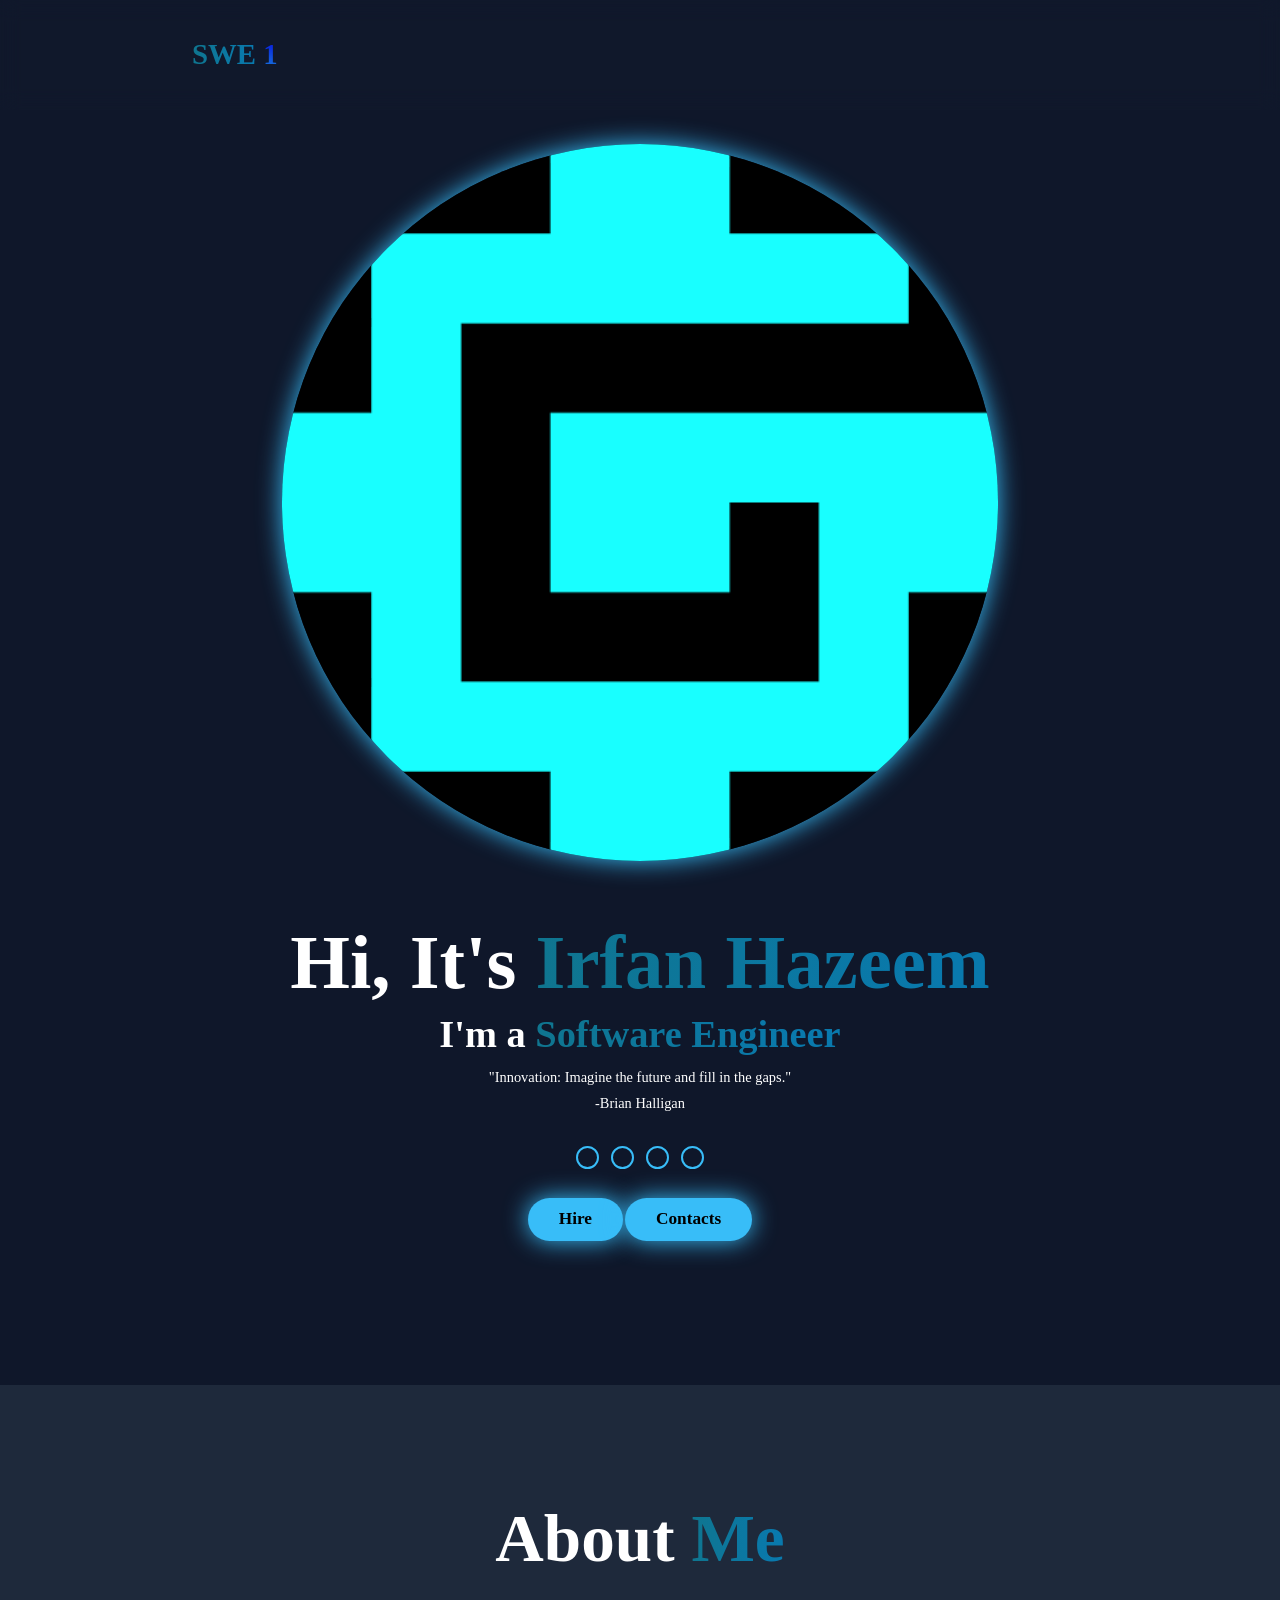
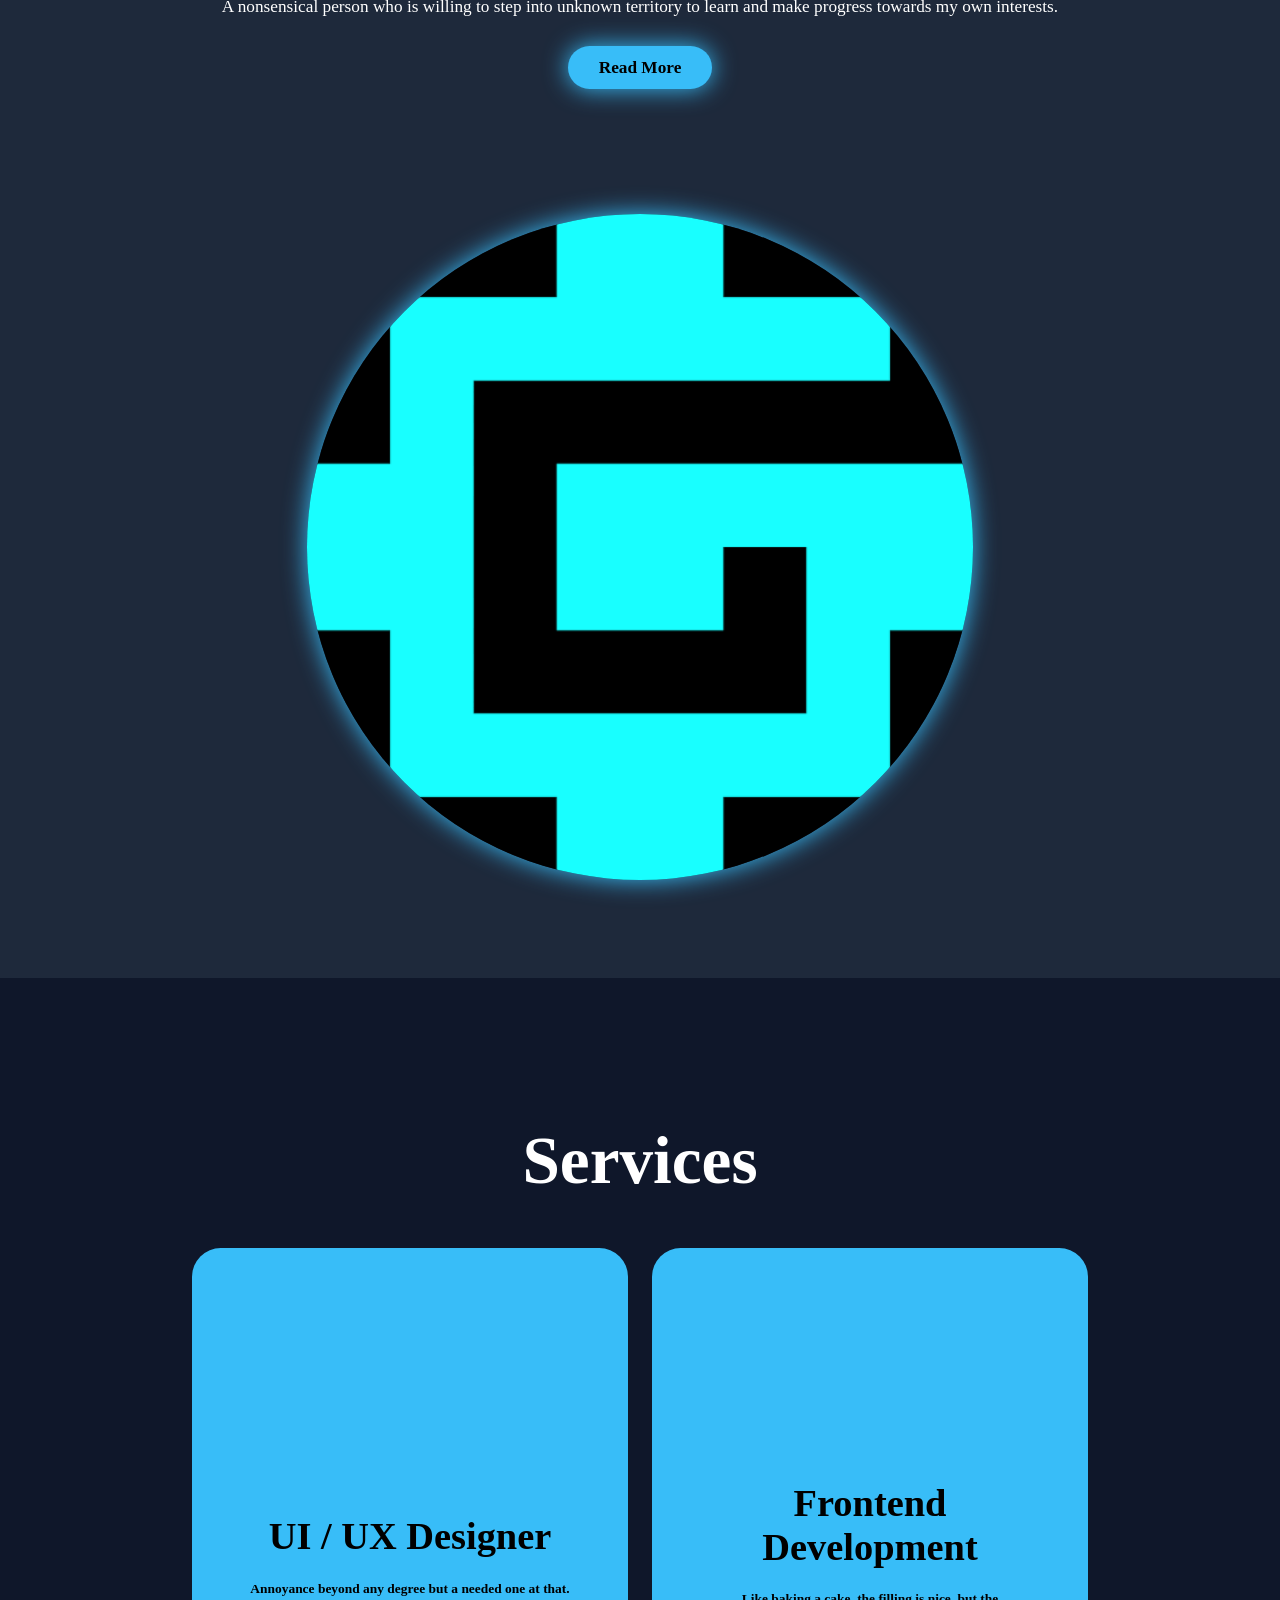
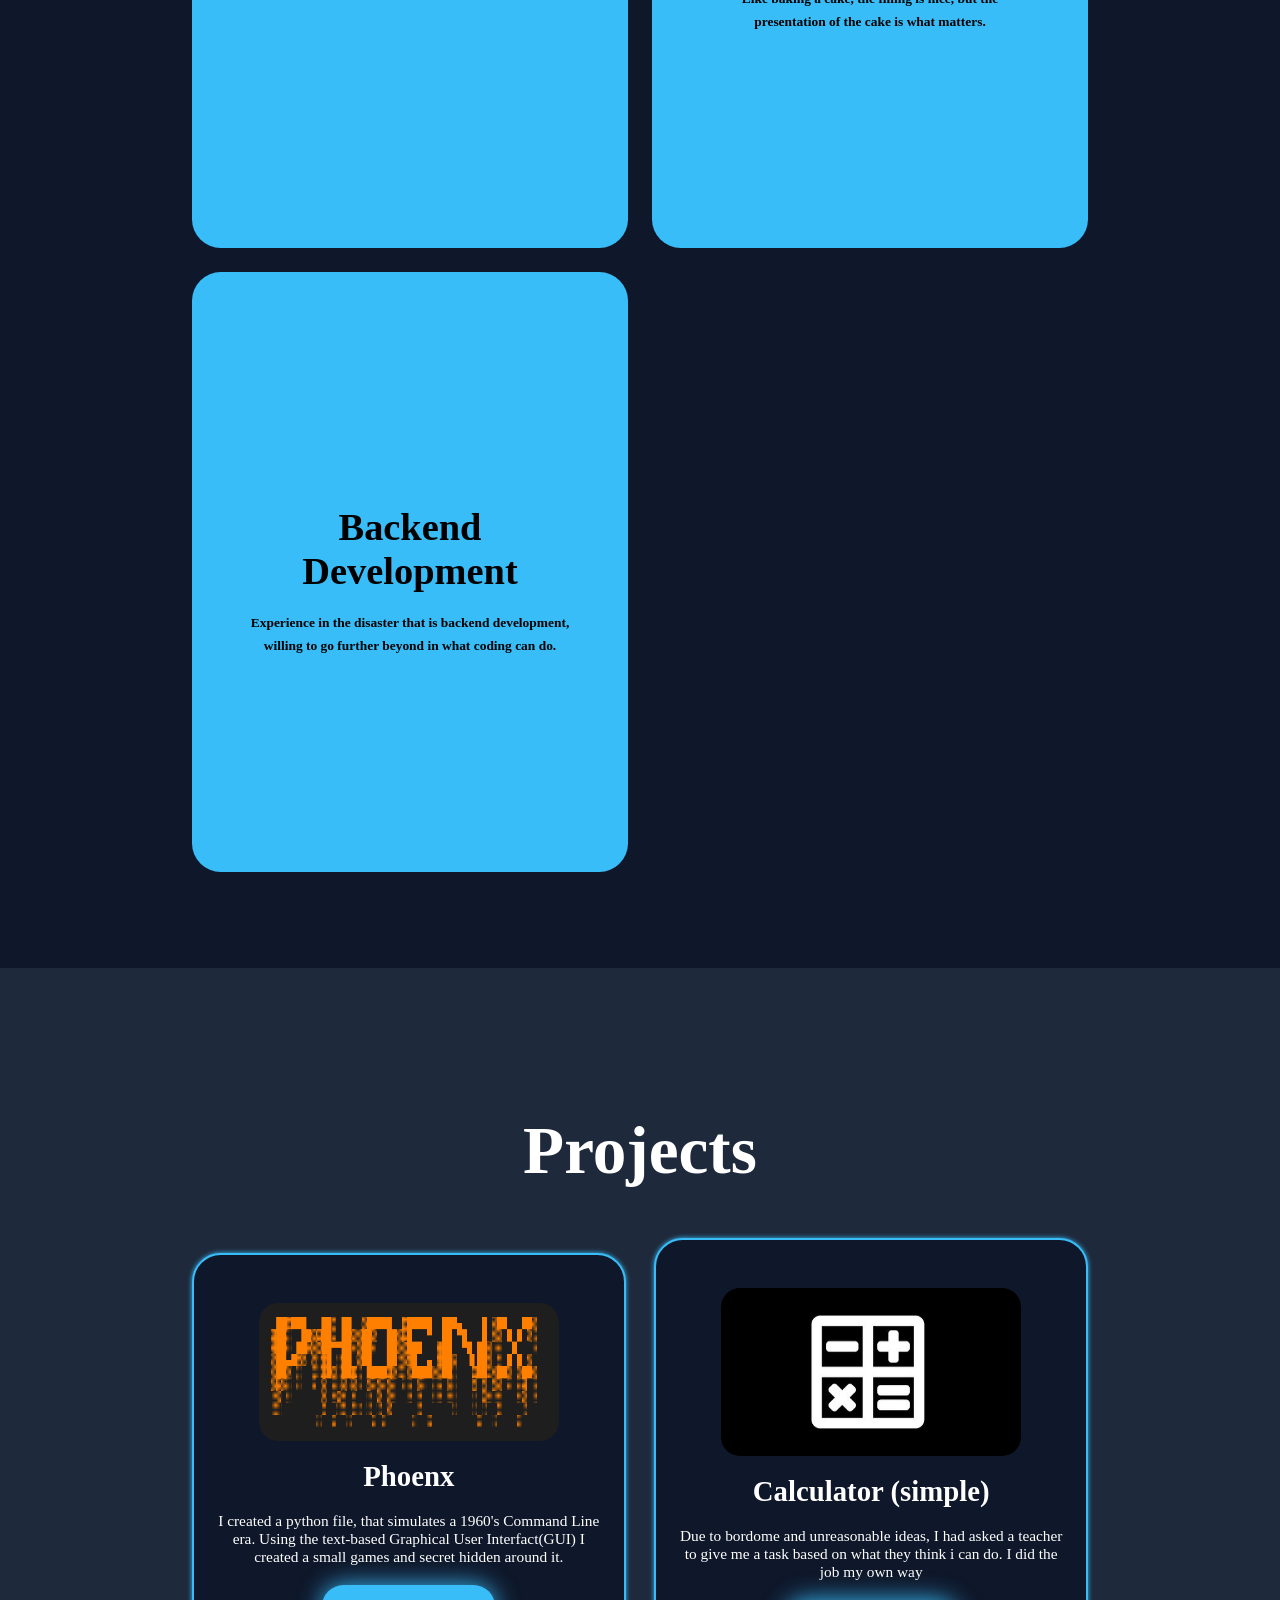
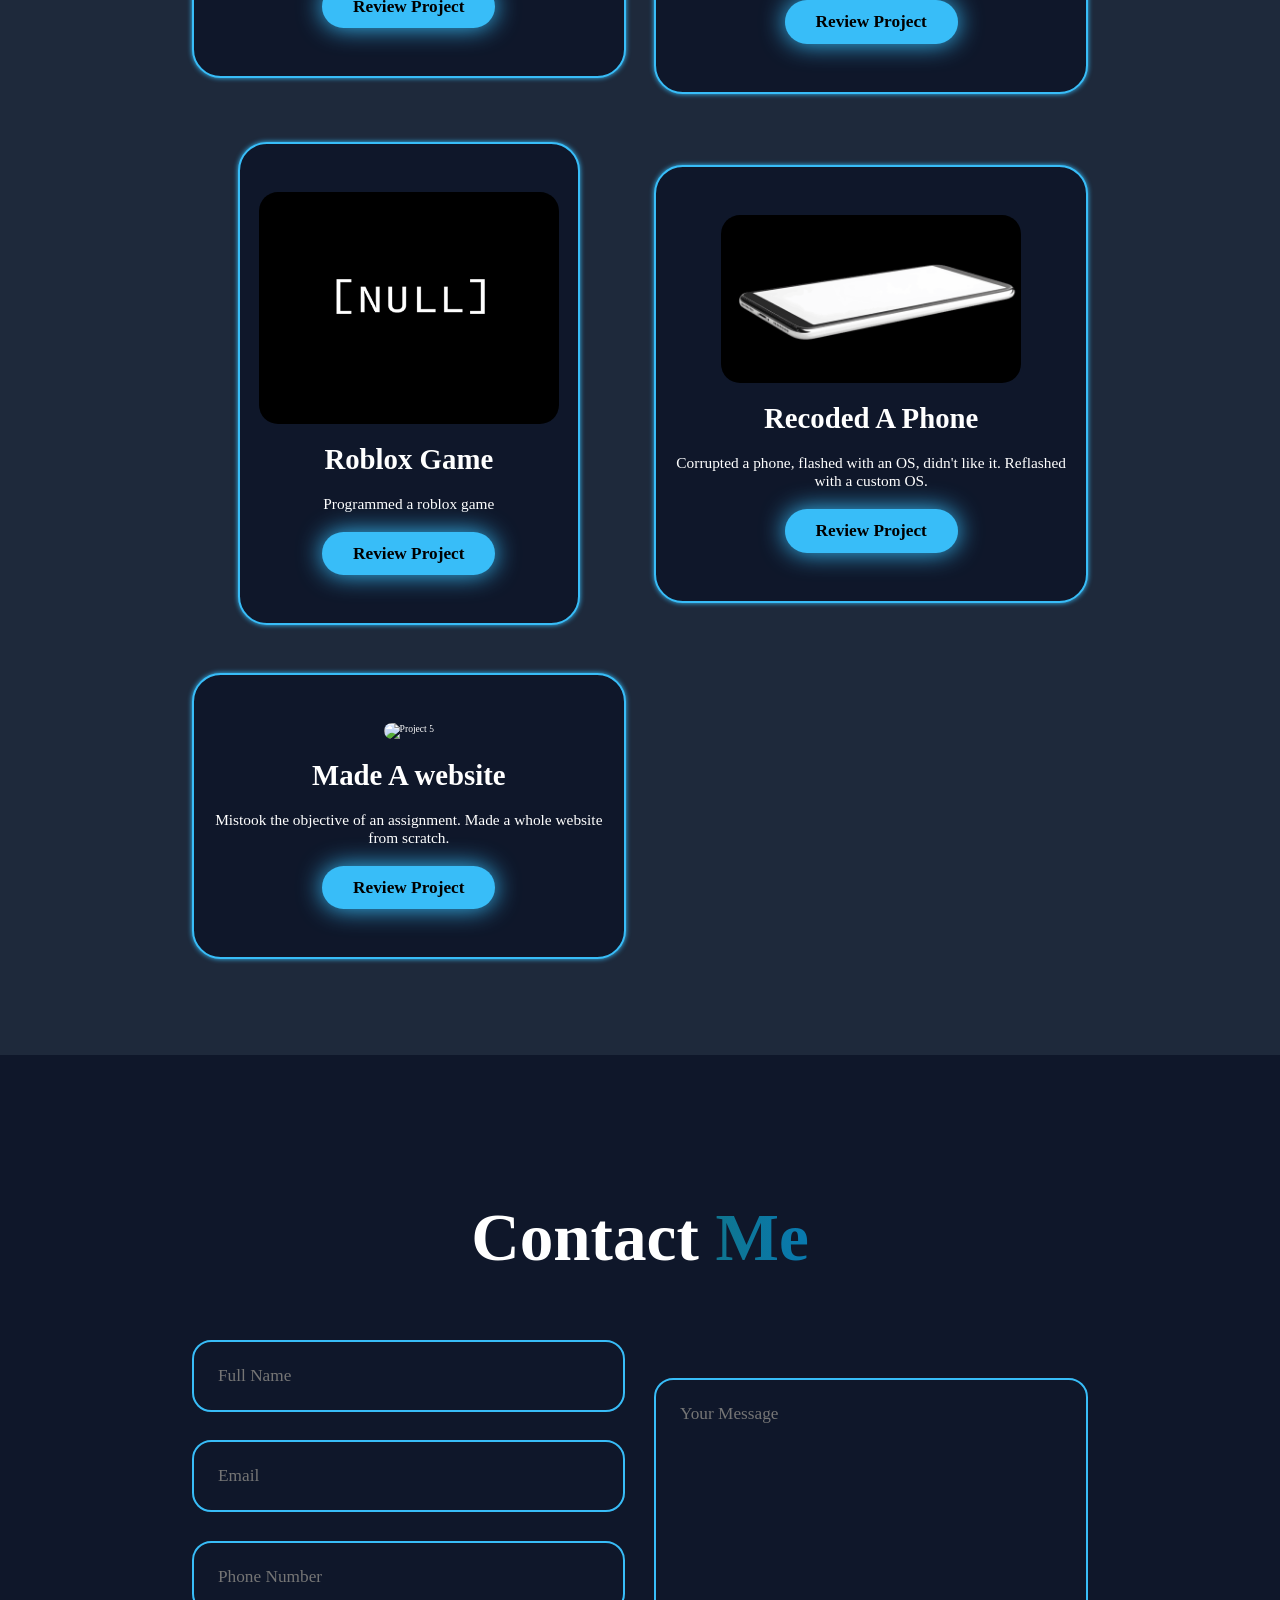
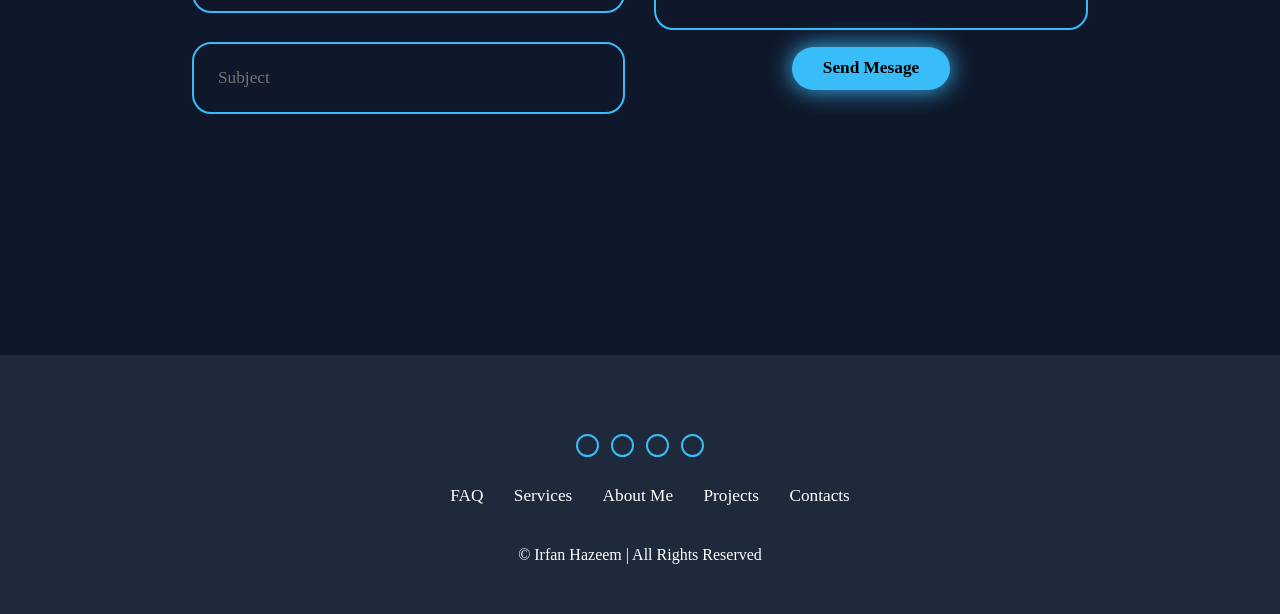
==== commit 36c634a9: "Changed" ====
--- a/index.html
+++ b/index.html
@@ -8,11 +8,11 @@
     <link rel="preconnect" href="https://fonts.gstatic.com" crossorigin>
     <link href="https://fonts.googleapis.com/css2?family=Faculty+Glyphic&display=swap" rel="stylesheet">
     <!-- Basic Icons -->
-<link href="https://cdn.boxicons.com/3.0.8/fonts/basic/boxicons.min.css" rel="stylesheet">
-<!-- Filled Icons -->
-<link href="https://cdn.boxicons.com/3.0.8/fonts/filled/boxicons-filled.min.css" rel="stylesheet">
-<!-- Brand Icons -->
-<link href="https://cdn.boxicons.com/3.0.8/fonts/brands/boxicons-brands.min.css" rel="stylesheet">
+    <link href="https://cdn.boxicons.com/3.0.8/fonts/basic/boxicons.min.css" rel="stylesheet">
+    <!-- Filled Icons -->
+    <link href="https://cdn.boxicons.com/3.0.8/fonts/filled/boxicons-filled.min.css" rel="stylesheet">
+    <!-- Brand Icons -->
+    <link href="https://cdn.boxicons.com/3.0.8/fonts/brands/boxicons-brands.min.css" rel="stylesheet">
     <title>Portfolio Site</title>
 </head>
 <body>
@@ -40,7 +40,7 @@
             <h3>
                 I'm a <span>Software Engineer</span>
             </h3>
-            <p>"Innovation: Imagine the future and fill in the gaps." -Brian Halligan</p>
+            <p>"Innovation: Imagine the future and fill in the gaps." <br> -Brian Halligan</p>
             <div class="social-icons">
                 <!-- Need To Update, Class is outdated-->
                 <a href="#">
